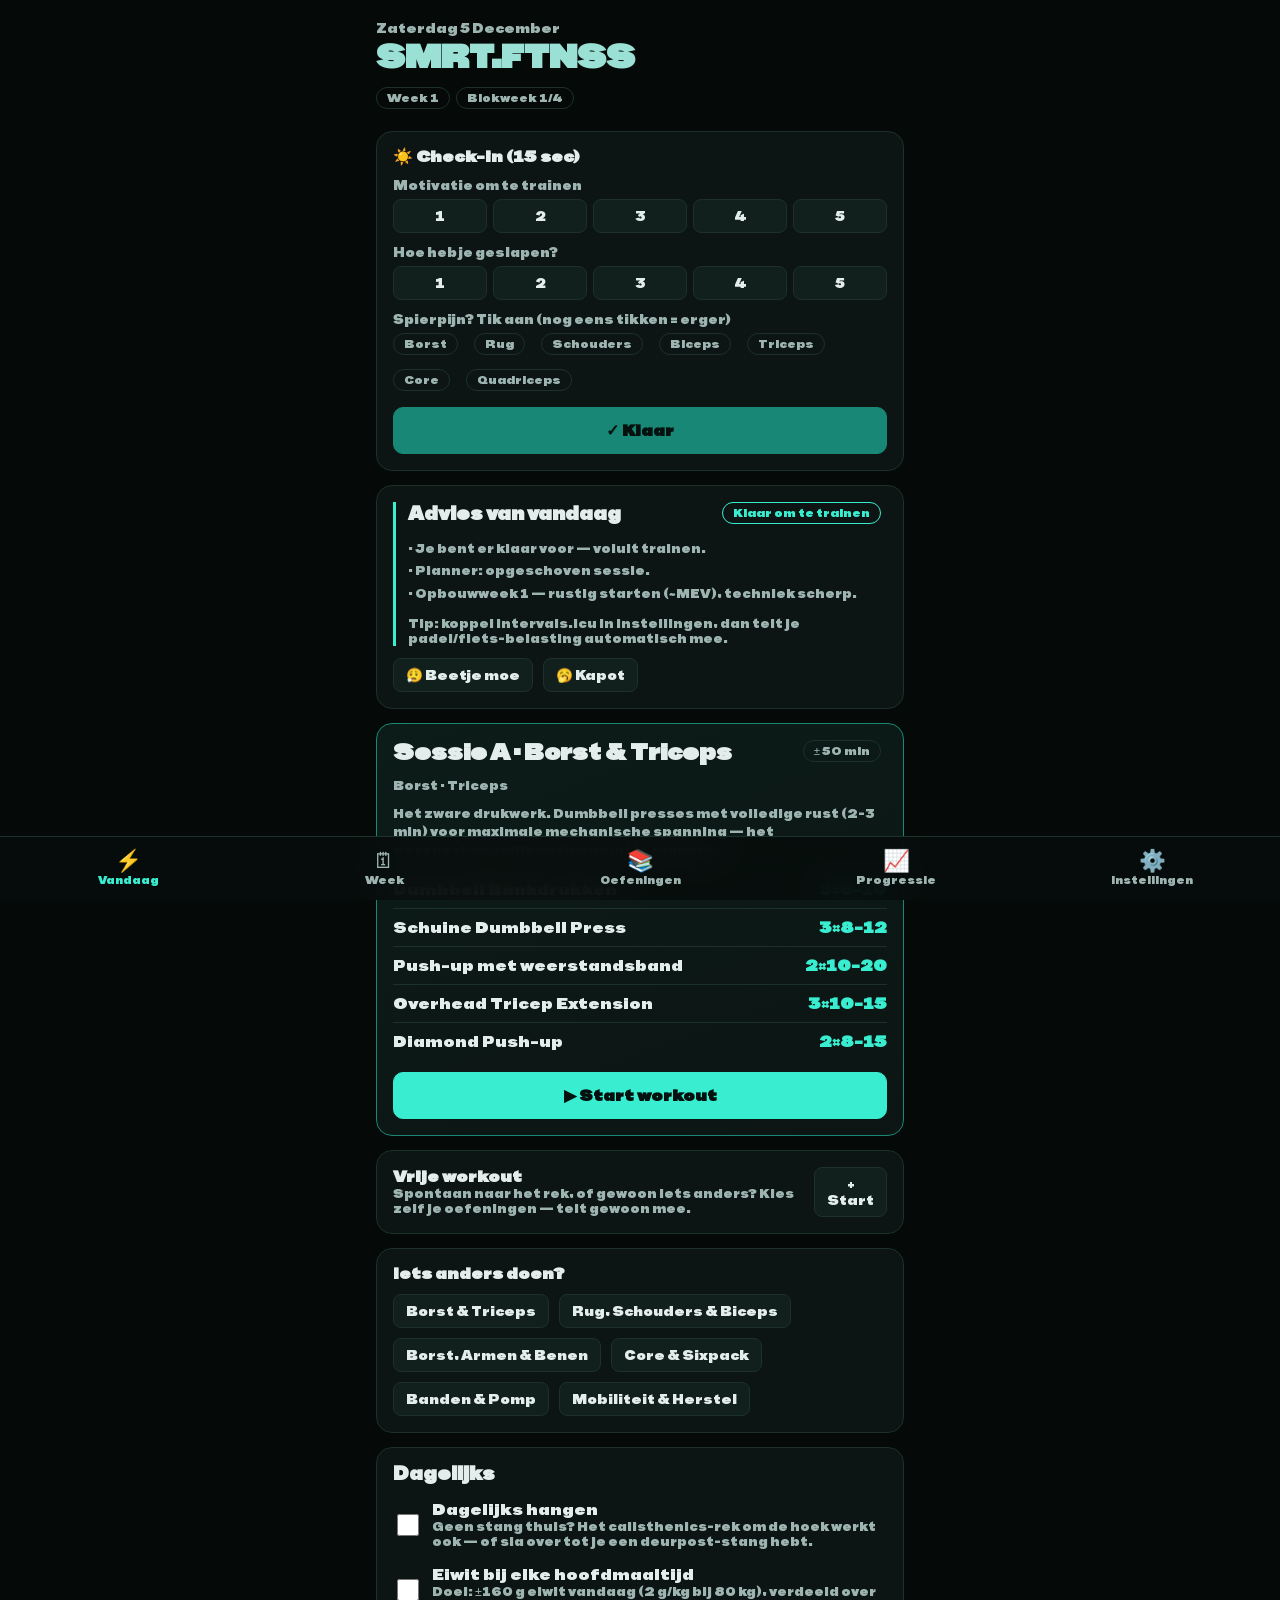
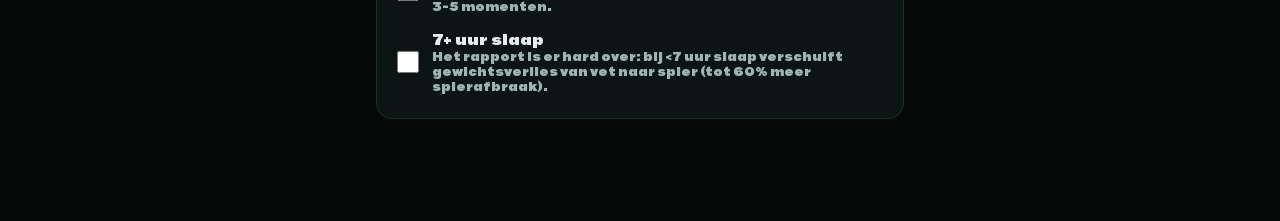
==== index.html @ b126acaf "SMRT.FTNSS v2.3.1" ====
<!DOCTYPE html>
<html lang="nl">
<head>
  <meta charset="UTF-8">
  <meta name="viewport" content="width=device-width, initial-scale=1, viewport-fit=cover, user-scalable=no">
  <title>SMRT.FTNSS</title>
  <meta name="description" content="Persoonlijke trainingsapp — hypertrofie thuis, slim gepland rond je andere sporten.">
  <meta name="theme-color" content="#050a09">
  <meta name="apple-mobile-web-app-capable" content="yes">
  <meta name="mobile-web-app-capable" content="yes">
  <meta name="apple-mobile-web-app-status-bar-style" content="black-translucent">
  <meta name="apple-mobile-web-app-title" content="SMRT.FTNSS">
  <link rel="manifest" href="manifest.webmanifest">
  <link rel="apple-touch-icon" href="assets/icons/icon-180.png">
  <link rel="icon" type="image/png" href="assets/icons/icon-180.png">
  <link rel="stylesheet" href="css/style.css">
</head>
<body>
  <main id="app"></main>
  <nav class="tabbar" id="tabbar"></nav>
  <script type="module" src="js/app.js"></script>
  <script>
    if ('serviceWorker' in navigator) {
      addEventListener('load', () => navigator.serviceWorker.register('sw.js'));
    }
  </script>
</body>
</html>
---- css/style.css ----
/* FAIT — persoonlijke trainingsapp
   Huisstijl: dark teal, BBH Hegarty (self-hosted) */

@font-face {
  font-family: 'BBH Hegarty';
  font-style: normal;
  font-weight: 400;
  font-display: swap;
  src: url('../assets/fonts/bbh-hegarty-400.woff2') format('woff2');
}

:root {
  --text: #e3edeb;
  --text-dim: #9db4b0;
  --background: #050a09;
  --surface: #0c1513;
  --surface-2: #12201d;
  --border: #1c302c;
  --primary: #9ae0d4;
  --secondary: #198775;
  --accent: #38edd0;
  --danger: #e07a7a;
  --warn: #e0c37a;
  --radius: 16px;
  --radius-sm: 10px;
  --tabbar-h: calc(64px + env(safe-area-inset-bottom, 0px));
}

* { box-sizing: border-box; -webkit-tap-highlight-color: transparent; }

html { font-size: 100%; }

body {
  margin: 0;
  font-family: 'BBH Hegarty', -apple-system, 'Helvetica Neue', sans-serif;
  font-weight: 400;
  background: var(--background);
  color: var(--text);
  min-height: 100dvh;
  overscroll-behavior-y: none;
  -webkit-font-smoothing: antialiased;
}

h1, h2, h3, h4, h5 { font-family: 'BBH Hegarty', sans-serif; font-weight: 700; margin: 0 0 .4em; line-height: 1.1; }
h1 { font-size: 2.6rem; }
h2 { font-size: 1.9rem; }
h3 { font-size: 1.45rem; }
h4 { font-size: 1.15rem; }
h5 { font-size: 1rem; }
small { font-size: .75rem; }
p { line-height: 1.5; margin: 0 0 .8em; }
a { color: var(--accent); }

#app {
  max-width: 560px;
  margin: 0 auto;
  padding: calc(14px + env(safe-area-inset-top, 0px)) 16px calc(var(--tabbar-h) + 24px);
}

/* ---------- Componenten ---------- */

.card {
  background: var(--surface);
  border: 1px solid var(--border);
  border-radius: var(--radius);
  padding: 16px;
  margin-bottom: 14px;
}
.card.accent { border-color: var(--secondary); background: linear-gradient(160deg, #0c1c19, #0c1513); }

.pill {
  display: inline-block;
  padding: 3px 10px;
  border-radius: 999px;
  font-size: .72rem;
  border: 1px solid var(--border);
  color: var(--text-dim);
  margin-right: 6px;
  margin-bottom: 4px;
  vertical-align: middle;
}
.pill.on { background: var(--secondary); color: #04110e; border-color: var(--secondary); font-weight: 700; }
.pill.warn { border-color: var(--warn); color: var(--warn); }
.pill.danger { border-color: var(--danger); color: var(--danger); }
.pill.good { border-color: var(--accent); color: var(--accent); }

button, .btn {
  font-family: inherit;
  font-size: 1rem;
  border: none;
  border-radius: var(--radius-sm);
  padding: 13px 18px;
  cursor: pointer;
  background: var(--surface-2);
  color: var(--text);
  border: 1px solid var(--border);
  transition: transform .06s ease;
}
button:active { transform: scale(.97); }
.btn-primary { background: var(--accent); color: #04110e; font-weight: 700; border-color: var(--accent); }
.btn-secondary { background: var(--secondary); color: #04110e; font-weight: 700; border-color: var(--secondary); }
.btn-ghost { background: transparent; }
.btn-danger { color: var(--danger); border-color: var(--danger); background: transparent; }
.btn-block { display: block; width: 100%; text-align: center; }
.btn-sm { padding: 8px 12px; font-size: .85rem; border-radius: 8px; }

input, select, textarea {
  font-family: inherit;
  font-size: 1rem;
  background: var(--surface-2);
  border: 1px solid var(--border);
  color: var(--text);
  border-radius: var(--radius-sm);
  padding: 12px;
  width: 100%;
}
input:focus, select:focus { outline: 2px solid var(--secondary); border-color: var(--secondary); }
label { display: block; font-size: .82rem; color: var(--text-dim); margin: 12px 0 6px; }

.row { display: flex; gap: 10px; align-items: center; }
.row.wrap { flex-wrap: wrap; }
.spread { display: flex; justify-content: space-between; align-items: center; gap: 10px; }
.grow { flex: 1; }
.center { text-align: center; }
.dim { color: var(--text-dim); }
.tiny { font-size: .78rem; }
.mt { margin-top: 12px; }
.mb0 { margin-bottom: 0; }

/* ---------- Tab bar ---------- */

nav.tabbar {
  position: fixed;
  bottom: 0; left: 0; right: 0;
  height: var(--tabbar-h);
  padding-bottom: env(safe-area-inset-bottom, 0px);
  background: rgba(7, 14, 12, .92);
  backdrop-filter: blur(14px);
  -webkit-backdrop-filter: blur(14px);
  border-top: 1px solid var(--border);
  display: flex;
  z-index: 50;
}
nav.tabbar button {
  flex: 1;
  background: none;
  border: none;
  border-radius: 0;
  color: var(--text-dim);
  font-size: .68rem;
  display: flex;
  flex-direction: column;
  align-items: center;
  justify-content: center;
  gap: 3px;
  padding: 6px 0;
}
nav.tabbar button .ico { font-size: 1.35rem; line-height: 1; }
nav.tabbar button.active { color: var(--accent); }

/* ---------- Vandaag ---------- */

.hero { margin: 6px 0 18px; }
.hero .date { color: var(--text-dim); font-size: .85rem; text-transform: capitalize; }
.hero h1 { font-size: 2.1rem; margin: 2px 0 0; color: var(--primary); }

.advice { border-left: 3px solid var(--accent); padding-left: 12px; }
.advice.lighter { border-color: var(--warn); }
.advice.rest, .advice.easy { border-color: var(--danger); }

.slotlist { margin: 0; padding: 0; list-style: none; }
.slotlist li {
  display: flex; gap: 10px; align-items: baseline;
  padding: 9px 0; border-bottom: 1px solid var(--border);
}
.slotlist li:last-child { border-bottom: none; }
.slotlist .scheme { color: var(--accent); font-weight: 700; white-space: nowrap; }

.habit { display: flex; align-items: center; gap: 10px; padding: 8px 0; }
.habit input[type=checkbox] { width: 22px; height: 22px; accent-color: var(--accent); flex: none; }

.statgrid { display: grid; grid-template-columns: repeat(3, 1fr); gap: 10px; }
.stat { background: var(--surface-2); border-radius: var(--radius-sm); padding: 10px; text-align: center; }
.stat .v { font-size: 1.4rem; font-weight: 700; color: var(--primary); }
.stat .l { font-size: .68rem; color: var(--text-dim); }

/* ---------- Workout player ---------- */

.player-head { position: sticky; top: 0; background: var(--background); padding: 10px 0; z-index: 10; }
.setrow { display: grid; grid-template-columns: 44px 1fr 1fr 52px; gap: 8px; align-items: center; margin-bottom: 8px; }
.setrow .setnum { color: var(--text-dim); font-size: .85rem; }
.setrow input { text-align: center; padding: 10px 6px; }
.setrow .done-btn {
  width: 52px; height: 44px; border-radius: var(--radius-sm);
  border: 1px solid var(--border); background: var(--surface-2); color: var(--text-dim); font-size: 1.1rem;
}
.setrow .done-btn.done { background: var(--secondary); color: #04110e; border-color: var(--secondary); }

.resttimer {
  position: fixed; left: 0; right: 0; bottom: var(--tabbar-h);
  background: var(--surface-2); border-top: 2px solid var(--accent);
  padding: 10px 16px calc(10px + 2px); z-index: 40;
  display: flex; align-items: center; gap: 14px;
  max-width: 560px; margin: 0 auto;
}
.resttimer .time { font-size: 2rem; font-weight: 700; color: var(--accent); font-variant-numeric: tabular-nums; min-width: 90px; }

.video-wrap { position: relative; width: 100%; aspect-ratio: 16/9; border-radius: var(--radius-sm); overflow: hidden; background: #000; margin: 10px 0; }
.video-wrap iframe { position: absolute; inset: 0; width: 100%; height: 100%; border: 0; }
.video-thumb { position: absolute; inset: 0; width: 100%; height: 100%; display: flex; align-items: center; justify-content: center; flex-direction: column; gap: 8px; background: var(--surface-2); color: var(--text-dim); cursor: pointer; border: none; }
.video-thumb img { position: absolute; inset: 0; width: 100%; height: 100%; object-fit: cover; opacity: .5; }
.video-thumb .play { position: relative; font-size: 2.6rem; color: var(--accent); }

/* ---------- Week ---------- */

.weekday { display: flex; gap: 12px; align-items: center; padding: 11px 0; border-bottom: 1px solid var(--border); }
.weekday:last-child { border-bottom: none; }
.weekday .d { width: 42px; text-align: center; flex: none; }
.weekday .d .nm { font-size: .7rem; color: var(--text-dim); text-transform: uppercase; }
.weekday .d .no { font-weight: 700; font-size: 1.05rem; }
.weekday.today .d .no { color: var(--accent); }
.weekday .what { flex: 1; }
.weekday .what .t { font-weight: 700; }
.weekday .badge { font-size: 1.2rem; }

/* ---------- Bibliotheek ---------- */

.exrow { display: flex; gap: 10px; align-items: center; padding: 10px 0; border-bottom: 1px solid var(--border); cursor: pointer; }
.exrow:last-child { border-bottom: none; }
.exrow .mus { font-size: .7rem; color: var(--text-dim); }
.filterbar { display: flex; gap: 8px; overflow-x: auto; padding-bottom: 8px; margin-bottom: 8px; scrollbar-width: none; }
.filterbar::-webkit-scrollbar { display: none; }
.filterbar .pill { flex: none; cursor: pointer; padding: 7px 13px; font-size: .8rem; }

/* ---------- Progressie ---------- */

.chart { width: 100%; height: 160px; }
.bar { display: flex; align-items: center; gap: 8px; margin-bottom: 8px; }
.bar .nm { width: 90px; font-size: .8rem; color: var(--text-dim); flex: none; }
.bar .track { flex: 1; height: 14px; background: var(--surface-2); border-radius: 7px; overflow: hidden; position: relative; }
.bar .fill { height: 100%; border-radius: 7px; background: var(--secondary); }
.bar .fill.good { background: var(--accent); }
.bar .fill.over { background: var(--warn); }
.bar .val { width: 58px; font-size: .75rem; text-align: right; flex: none; }

/* ---------- Overlays ---------- */

.sheet-backdrop { position: fixed; inset: 0; background: rgba(0,0,0,.6); z-index: 90; }
.sheet {
  position: fixed; left: 0; right: 0; bottom: 0; z-index: 91;
  background: var(--surface); border-radius: 20px 20px 0 0;
  border-top: 1px solid var(--border);
  max-width: 560px; margin: 0 auto;
  max-height: 86dvh; overflow-y: auto;
  padding: 18px 16px calc(24px + env(safe-area-inset-bottom, 0px));
  animation: up .22s ease;
}
@keyframes up { from { transform: translateY(40px); opacity: 0; } to { transform: none; opacity: 1; } }
.sheet-close { position: sticky; top: 0; float: right; z-index: 2; font-size: 1.1rem; }

.toast {
  position: fixed; left: 50%; transform: translateX(-50%);
  bottom: calc(var(--tabbar-h) + 14px);
  background: var(--surface-2); border: 1px solid var(--secondary);
  border-radius: 999px; padding: 10px 20px; z-index: 95;
  animation: up .2s ease;
  white-space: nowrap;
}

.confetti { color: var(--accent); }
hr { border: none; border-top: 1px solid var(--border); margin: 14px 0; }
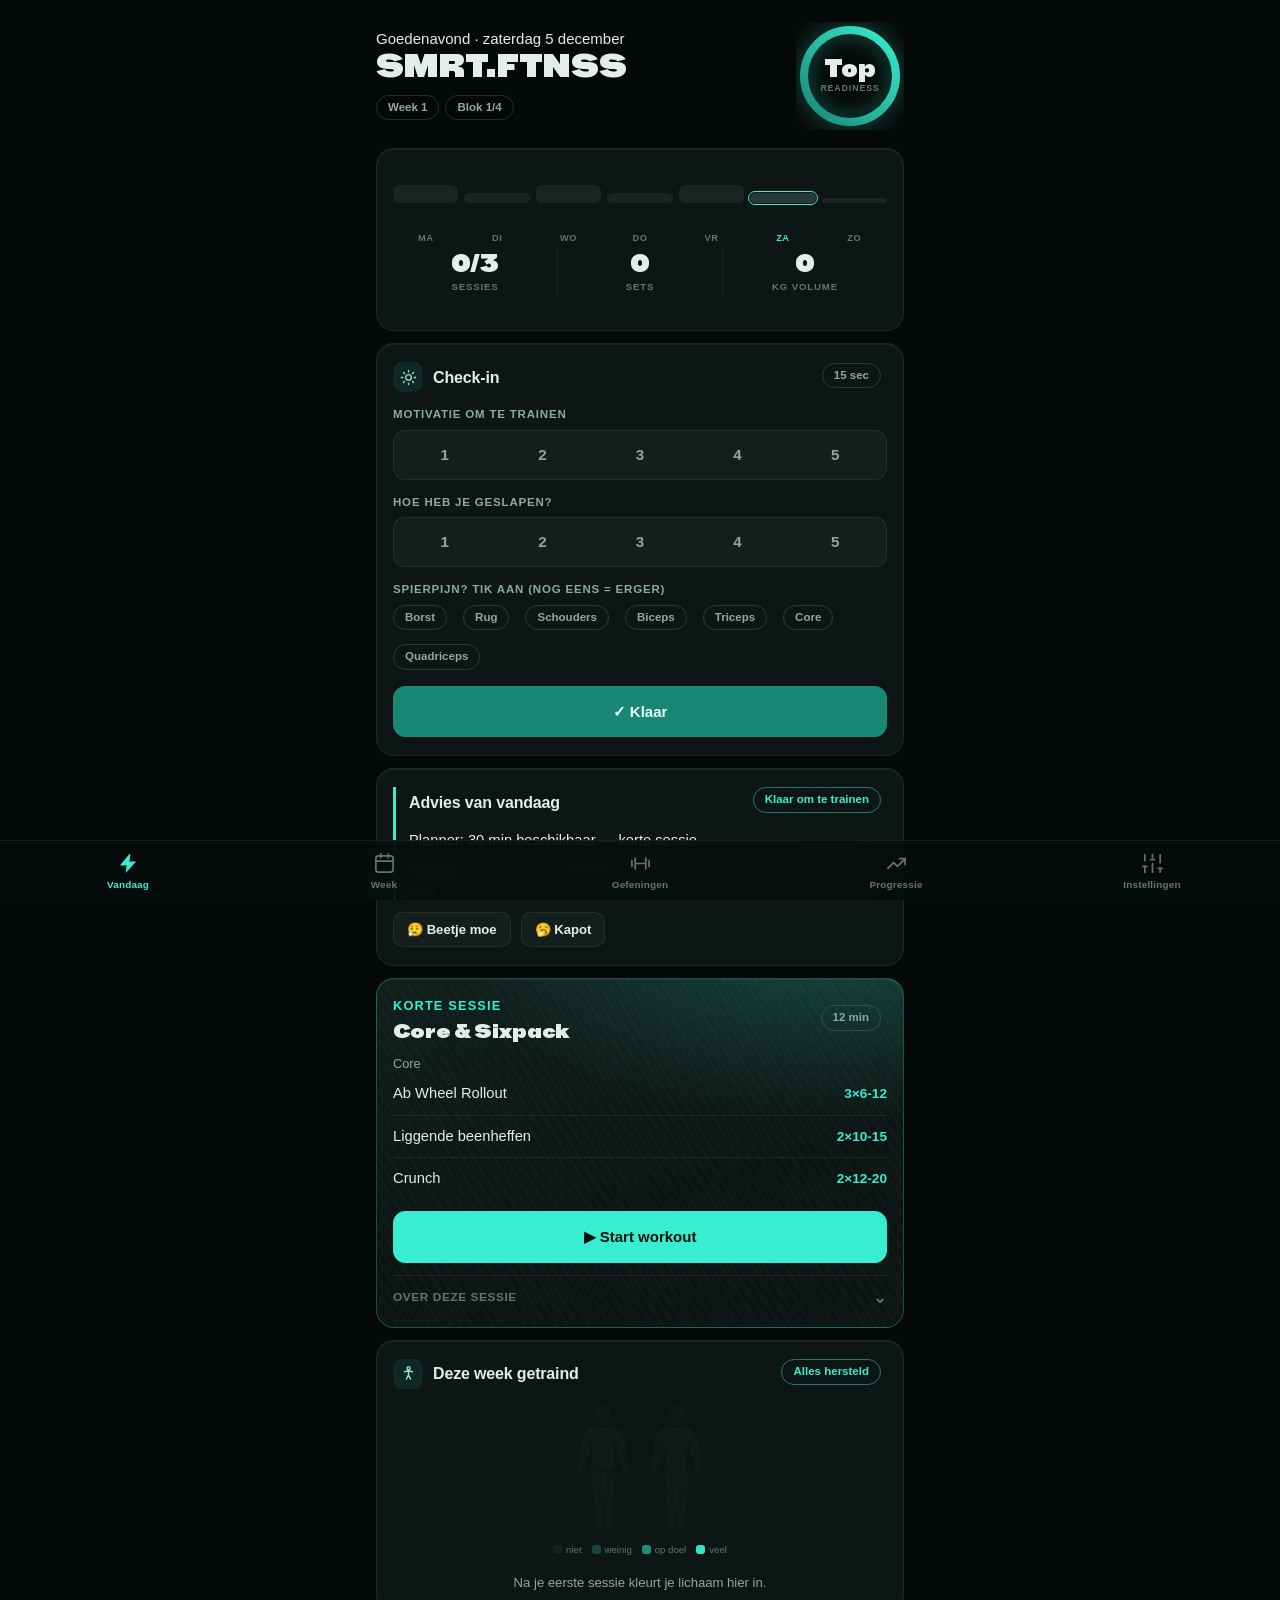
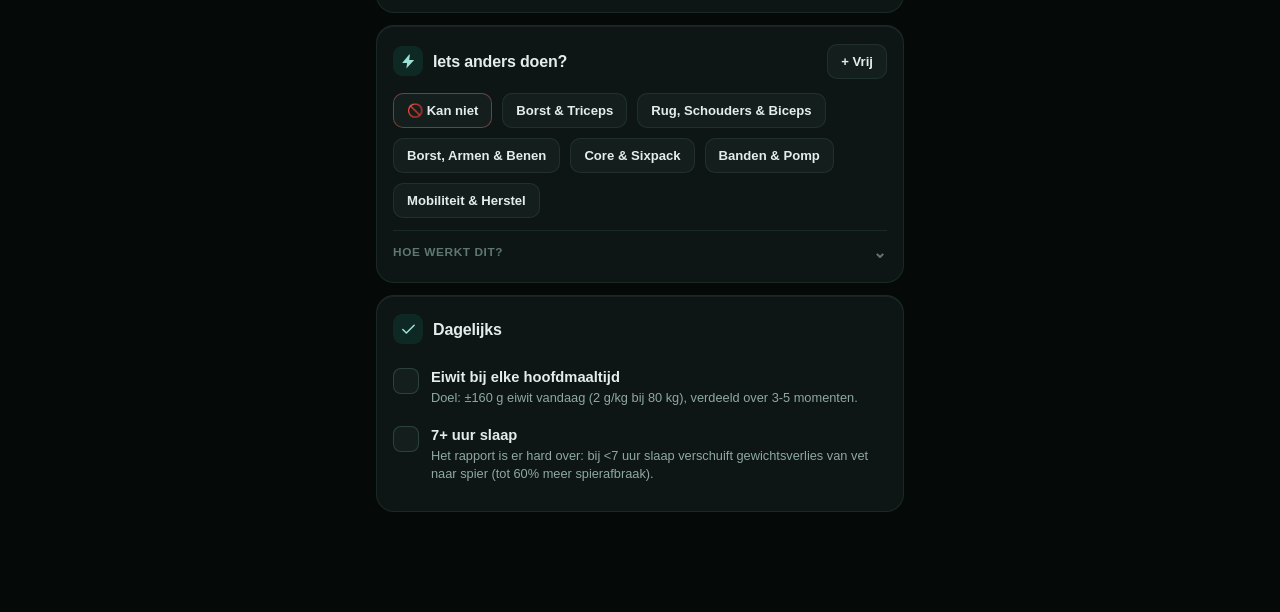
==== commit 58154813: "v2.6.2 service worker netwerk-eerst, updates komen nu wel door" ====
--- a/index.html
+++ b/index.html
@@ -21,7 +21,34 @@
   <script type="module" src="js/app.js"></script>
   <script>
     if ('serviceWorker' in navigator) {
-      addEventListener('load', () => navigator.serviceWorker.register('sw.js'));
+      // Stond de app al onder beheer van een service worker? Zo ja, dan is een
+      // wisseling van worker een nieuwe versie en verversen we eenmalig.
+      var hadController = !!navigator.serviceWorker.controller;
+      var reloading = false;
+      navigator.serviceWorker.addEventListener('controllerchange', function () {
+        if (!hadController || reloading) return;   // eerste installatie: niets te verversen
+        reloading = true;
+        location.reload();
+      });
+      addEventListener('load', function () {
+        navigator.serviceWorker.register('sw.js').then(function (reg) {
+          reg.update();
+          // iOS controleert uit zichzelf nauwelijks op updates. Doe het daarom
+          // elke keer dat de app weer op de voorgrond komt.
+          document.addEventListener('visibilitychange', function () {
+            if (!document.hidden) reg.update();
+          });
+          // Staat er al een nieuwe versie te wachten? Laat 'm meteen overnemen.
+          if (reg.waiting) reg.waiting.postMessage('skipWaiting');
+          reg.addEventListener('updatefound', function () {
+            var nw = reg.installing;
+            if (!nw) return;
+            nw.addEventListener('statechange', function () {
+              if (nw.state === 'installed' && reg.waiting) reg.waiting.postMessage('skipWaiting');
+            });
+          });
+        });
+      });
     }
   </script>
 </body>
--- a/css/style.css
+++ b/css/style.css
@@ -1,5 +1,5 @@
-/* FAIT — persoonlijke trainingsapp
-   Huisstijl: dark teal, BBH Hegarty (self-hosted) */
+/* SMRT.FTNSS — persoonlijke trainingsapp
+   Huisstijl: dark teal · BBH Hegarty voor koppen & grote cijfers · SF Pro voor UI-tekst */
 
 @font-face {
   font-family: 'BBH Hegarty';
@@ -11,42 +11,68 @@
 
 :root {
   --text: #e3edeb;
-  --text-dim: #9db4b0;
+  --text-dim: #8fa8a3;
+  --text-faint: #5f7772;
   --background: #050a09;
-  --surface: #0c1513;
-  --surface-2: #12201d;
-  --border: #1c302c;
+  --surface: #0d1614;
+  --surface-2: #141f1d;
+  --surface-3: #1a2725;
+  --border: rgba(154, 224, 212, .09);
+  --border-strong: rgba(154, 224, 212, .18);
+  --hairline: rgba(255, 255, 255, .06);
   --primary: #9ae0d4;
   --secondary: #198775;
   --accent: #38edd0;
   --danger: #e07a7a;
   --warn: #e0c37a;
-  --radius: 16px;
-  --radius-sm: 10px;
-  --tabbar-h: calc(64px + env(safe-area-inset-bottom, 0px));
+  --radius: 18px;
+  --radius-sm: 12px;
+  --font-display: 'BBH Hegarty', -apple-system, sans-serif;
+  --font-body: -apple-system, BlinkMacSystemFont, 'SF Pro Text', 'Segoe UI', 'Helvetica Neue', sans-serif;
+  --tabbar-h: calc(60px + env(safe-area-inset-bottom, 0px));
 }
 
 * { box-sizing: border-box; -webkit-tap-highlight-color: transparent; }
 
-html { font-size: 100%; }
+html { font-size: 100%; -webkit-text-size-adjust: 100%; }
 
 body {
   margin: 0;
-  font-family: 'BBH Hegarty', -apple-system, 'Helvetica Neue', sans-serif;
+  font-family: var(--font-body);
   font-weight: 400;
+  font-size: .9375rem;              /* 15px — compacte, scherpe UI-tekst */
   background: var(--background);
   color: var(--text);
   min-height: 100dvh;
   overscroll-behavior-y: none;
   -webkit-font-smoothing: antialiased;
-}
-
-h1, h2, h3, h4, h5 { font-family: 'BBH Hegarty', sans-serif; font-weight: 700; margin: 0 0 .4em; line-height: 1.1; }
-h1 { font-size: 2.6rem; }
-h2 { font-size: 1.9rem; }
-h3 { font-size: 1.45rem; }
-h4 { font-size: 1.15rem; }
-h5 { font-size: 1rem; }
+  line-height: 1.45;
+}
+
+/* statusbalk-zone: content die eronder doorscrollt wordt geblurd (native gevoel) */
+body::before {
+  content: '';
+  position: fixed;
+  top: 0; left: 0; right: 0;
+  height: env(safe-area-inset-top, 0px);
+  background: rgba(5, 10, 9, .72);
+  backdrop-filter: blur(16px);
+  -webkit-backdrop-filter: blur(16px);
+  z-index: 80;
+  pointer-events: none;
+}
+
+/* Koppen: display-font alleen waar hij mooi is — groot */
+h1, h2 { font-family: var(--font-display); font-weight: 400; margin: 0 0 .35em; line-height: 1.05; letter-spacing: .01em; }
+h1 { font-size: 2rem; }
+h2 { font-size: 1.55rem; }
+h3 { font-family: var(--font-display); font-weight: 400; font-size: 1.25rem; margin: 0 0 .4em; line-height: 1.15; }
+h4 { font-family: var(--font-body); font-weight: 650; font-size: 1rem; margin: 0 0 .45em; letter-spacing: -.01em; }
+h5 {
+  font-family: var(--font-body); font-weight: 600; font-size: .72rem;
+  text-transform: uppercase; letter-spacing: .09em; color: var(--text-dim);
+  margin: 0 0 .7em;
+}
 small { font-size: .75rem; }
 p { line-height: 1.5; margin: 0 0 .8em; }
 a { color: var(--accent); }
@@ -54,7 +80,7 @@
 #app {
   max-width: 560px;
   margin: 0 auto;
-  padding: calc(14px + env(safe-area-inset-top, 0px)) 16px calc(var(--tabbar-h) + 24px);
+  padding: calc(16px + env(safe-area-inset-top, 0px)) 16px calc(var(--tabbar-h) + 28px);
 }
 
 /* ---------- Componenten ---------- */
@@ -63,49 +89,52 @@
   background: var(--surface);
   border: 1px solid var(--border);
   border-radius: var(--radius);
-  padding: 16px;
-  margin-bottom: 14px;
-}
-.card.accent { border-color: var(--secondary); background: linear-gradient(160deg, #0c1c19, #0c1513); }
+  padding: 18px 16px;
+  margin-bottom: 12px;
+}
+.card.accent { border-color: rgba(56, 237, 208, .25); background: linear-gradient(165deg, #0b1a17, #0b1211 55%); }
 
 .pill {
-  display: inline-block;
-  padding: 3px 10px;
+  display: inline-flex; align-items: center;
+  padding: 4px 11px;
   border-radius: 999px;
   font-size: .72rem;
-  border: 1px solid var(--border);
+  font-weight: 550;
+  border: 1px solid var(--border-strong);
   color: var(--text-dim);
   margin-right: 6px;
   margin-bottom: 4px;
   vertical-align: middle;
-}
-.pill.on { background: var(--secondary); color: #04110e; border-color: var(--secondary); font-weight: 700; }
-.pill.warn { border-color: var(--warn); color: var(--warn); }
-.pill.danger { border-color: var(--danger); color: var(--danger); }
-.pill.good { border-color: var(--accent); color: var(--accent); }
+  line-height: 1.35;
+}
+.pill.on { background: var(--secondary); color: #04110e; border-color: var(--secondary); font-weight: 650; }
+.pill.warn { border-color: rgba(224, 195, 122, .5); color: var(--warn); }
+.pill.danger { border-color: rgba(224, 122, 122, .5); color: var(--danger); }
+.pill.good { border-color: rgba(56, 237, 208, .45); color: var(--accent); }
 
 button, .btn {
-  font-family: inherit;
-  font-size: 1rem;
-  border: none;
+  font-family: var(--font-body);
+  font-size: .9375rem;
+  font-weight: 550;
   border-radius: var(--radius-sm);
   padding: 13px 18px;
   cursor: pointer;
   background: var(--surface-2);
   color: var(--text);
   border: 1px solid var(--border);
-  transition: transform .06s ease;
+  transition: transform .06s ease, opacity .12s ease;
+  line-height: 1.3;
 }
 button:active { transform: scale(.97); }
 .btn-primary { background: var(--accent); color: #04110e; font-weight: 700; border-color: var(--accent); }
-.btn-secondary { background: var(--secondary); color: #04110e; font-weight: 700; border-color: var(--secondary); }
-.btn-ghost { background: transparent; }
-.btn-danger { color: var(--danger); border-color: var(--danger); background: transparent; }
-.btn-block { display: block; width: 100%; text-align: center; }
-.btn-sm { padding: 8px 12px; font-size: .85rem; border-radius: 8px; }
+.btn-secondary { background: var(--secondary); color: #eafffb; font-weight: 650; border-color: var(--secondary); }
+.btn-ghost { background: transparent; border-color: transparent; color: var(--text-dim); }
+.btn-danger { color: var(--danger); border-color: rgba(224, 122, 122, .4); background: transparent; }
+.btn-block { display: block; width: 100%; text-align: center; padding: 15px 18px; }
+.btn-sm { padding: 8px 13px; font-size: .82rem; border-radius: 10px; }
 
 input, select, textarea {
-  font-family: inherit;
+  font-family: var(--font-body);
   font-size: 1rem;
   background: var(--surface-2);
   border: 1px solid var(--border);
@@ -113,9 +142,29 @@
   border-radius: var(--radius-sm);
   padding: 12px;
   width: 100%;
-}
-input:focus, select:focus { outline: 2px solid var(--secondary); border-color: var(--secondary); }
-label { display: block; font-size: .82rem; color: var(--text-dim); margin: 12px 0 6px; }
+  appearance: none;
+  -webkit-appearance: none;
+}
+input:focus, select:focus, textarea:focus { outline: none; border-color: var(--secondary); box-shadow: 0 0 0 3px rgba(25, 135, 117, .25); }
+/* checkboxes: volledig custom getekend — onafhankelijk van iOS native rendering */
+input[type=checkbox] {
+  appearance: none; -webkit-appearance: none;
+  width: 26px; height: 26px; padding: 0; margin: 0;
+  flex: none;
+  border: 1.5px solid var(--border-strong);
+  border-radius: 8px;
+  background: var(--surface-2);
+  transition: background .12s ease, border-color .12s ease;
+}
+input[type=checkbox]:checked {
+  border-color: var(--accent);
+  background: var(--accent) url("data:image/svg+xml,%3Csvg xmlns='http://www.w3.org/2000/svg' viewBox='0 0 24 24' fill='none' stroke='%2304110e' stroke-width='3.5' stroke-linecap='round' stroke-linejoin='round'%3E%3Cpath d='M20 6 9 17l-5-5'/%3E%3C/svg%3E") center / 16px 16px no-repeat;
+}
+label {
+  display: block; font-size: .72rem; font-weight: 600;
+  text-transform: uppercase; letter-spacing: .07em;
+  color: var(--text-dim); margin: 14px 0 7px;
+}
 
 .row { display: flex; gap: 10px; align-items: center; }
 .row.wrap { flex-wrap: wrap; }
@@ -123,9 +172,23 @@
 .grow { flex: 1; }
 .center { text-align: center; }
 .dim { color: var(--text-dim); }
-.tiny { font-size: .78rem; }
+.tiny { font-size: .8rem; line-height: 1.45; }
 .mt { margin-top: 12px; }
 .mb0 { margin-bottom: 0; }
+
+/* segmented control (check-in schalen) */
+.seg {
+  display: flex; gap: 4px;
+  background: var(--surface-2);
+  border: 1px solid var(--border);
+  border-radius: var(--radius-sm);
+  padding: 4px;
+}
+.seg button {
+  flex: 1; background: transparent; border: none; border-radius: 9px;
+  padding: 10px 0; font-weight: 600; color: var(--text-dim); font-size: .95rem;
+}
+.seg button.btn-secondary, .seg button.on { background: var(--secondary); color: #eafffb; }
 
 /* ---------- Tab bar ---------- */
 
@@ -134,9 +197,9 @@
   bottom: 0; left: 0; right: 0;
   height: var(--tabbar-h);
   padding-bottom: env(safe-area-inset-bottom, 0px);
-  background: rgba(7, 14, 12, .92);
-  backdrop-filter: blur(14px);
-  -webkit-backdrop-filter: blur(14px);
+  background: rgba(7, 13, 12, .88);
+  backdrop-filter: blur(18px);
+  -webkit-backdrop-filter: blur(18px);
   border-top: 1px solid var(--border);
   display: flex;
   z-index: 50;
@@ -146,126 +209,330 @@
   background: none;
   border: none;
   border-radius: 0;
-  color: var(--text-dim);
-  font-size: .68rem;
+  color: var(--text-faint);
+  font-size: .62rem;
+  font-weight: 600;
+  letter-spacing: .02em;
   display: flex;
   flex-direction: column;
   align-items: center;
   justify-content: center;
-  gap: 3px;
-  padding: 6px 0;
-}
-nav.tabbar button .ico { font-size: 1.35rem; line-height: 1; }
+  gap: 4px;
+  padding: 8px 0 6px;
+}
+nav.tabbar button svg { width: 23px; height: 23px; display: block; }
 nav.tabbar button.active { color: var(--accent); }
 
 /* ---------- Vandaag ---------- */
 
-.hero { margin: 6px 0 18px; }
-.hero .date { color: var(--text-dim); font-size: .85rem; text-transform: capitalize; }
-.hero h1 { font-size: 2.1rem; margin: 2px 0 0; color: var(--primary); }
-
-.advice { border-left: 3px solid var(--accent); padding-left: 12px; }
+.hero { margin: 4px 0 16px; }
+.hero .date { color: var(--text-dim); font-size: .8rem; font-weight: 550; text-transform: capitalize; }
+.hero h1 { font-size: 1.9rem; margin: 2px 0 6px; color: var(--primary); }
+
+.advice { border-left: 3px solid var(--accent); padding-left: 13px; }
 .advice.lighter { border-color: var(--warn); }
 .advice.rest, .advice.easy { border-color: var(--danger); }
 
 .slotlist { margin: 0; padding: 0; list-style: none; }
 .slotlist li {
   display: flex; gap: 10px; align-items: baseline;
-  padding: 9px 0; border-bottom: 1px solid var(--border);
+  padding: 10px 0; border-bottom: 1px solid var(--border);
+  font-size: .92rem;
 }
 .slotlist li:last-child { border-bottom: none; }
-.slotlist .scheme { color: var(--accent); font-weight: 700; white-space: nowrap; }
-
-.habit { display: flex; align-items: center; gap: 10px; padding: 8px 0; }
-.habit input[type=checkbox] { width: 22px; height: 22px; accent-color: var(--accent); flex: none; }
-
-.statgrid { display: grid; grid-template-columns: repeat(3, 1fr); gap: 10px; }
-.stat { background: var(--surface-2); border-radius: var(--radius-sm); padding: 10px; text-align: center; }
-.stat .v { font-size: 1.4rem; font-weight: 700; color: var(--primary); }
-.stat .l { font-size: .68rem; color: var(--text-dim); }
+.slotlist .scheme { color: var(--accent); font-weight: 650; white-space: nowrap; font-variant-numeric: tabular-nums; font-size: .85rem; }
+
+.habit { display: flex; align-items: flex-start; gap: 12px; padding: 9px 0; }
+.habit input[type=checkbox] { margin-top: 1px; }
+.habit > div > div:first-child, .habit > span { font-weight: 550; font-size: .92rem; }
+
+.statgrid { display: grid; grid-template-columns: repeat(3, 1fr); gap: 8px; }
+.stat { background: var(--surface-2); border-radius: var(--radius-sm); padding: 12px 8px; text-align: center; }
+.stat .v { font-family: var(--font-display); font-size: 1.35rem; color: var(--primary); font-variant-numeric: tabular-nums; }
+.stat .l { font-size: .65rem; font-weight: 600; letter-spacing: .05em; text-transform: uppercase; color: var(--text-dim); margin-top: 3px; }
 
 /* ---------- Workout player ---------- */
 
-.player-head { position: sticky; top: 0; background: var(--background); padding: 10px 0; z-index: 10; }
-.setrow { display: grid; grid-template-columns: 44px 1fr 1fr 52px; gap: 8px; align-items: center; margin-bottom: 8px; }
-.setrow .setnum { color: var(--text-dim); font-size: .85rem; }
-.setrow input { text-align: center; padding: 10px 6px; }
+.player-head {
+  position: sticky; top: env(safe-area-inset-top, 0px);
+  background: rgba(5, 10, 9, .9);
+  backdrop-filter: blur(14px); -webkit-backdrop-filter: blur(14px);
+  padding: 10px 0; z-index: 10;
+  margin: 0 -16px; padding-left: 16px; padding-right: 16px;
+}
+.setrow { display: grid; grid-template-columns: 40px 1fr 1fr 54px 46px; gap: 7px; align-items: center; margin-bottom: 7px; }
+.setrow .setnum { color: var(--text-faint); font-size: .72rem; font-weight: 600; }
+.setrow input, .setrow select { text-align: center; padding: 11px 4px; font-size: .95rem; font-variant-numeric: tabular-nums; }
 .setrow .done-btn {
-  width: 52px; height: 44px; border-radius: var(--radius-sm);
-  border: 1px solid var(--border); background: var(--surface-2); color: var(--text-dim); font-size: 1.1rem;
-}
-.setrow .done-btn.done { background: var(--secondary); color: #04110e; border-color: var(--secondary); }
+  width: 46px; height: 44px; border-radius: var(--radius-sm); padding: 0;
+  border: 1px solid var(--border); background: var(--surface-2); color: var(--text-faint); font-size: 1rem;
+}
+.setrow .done-btn.done { background: var(--accent); color: #04110e; border-color: var(--accent); }
 
 .resttimer {
   position: fixed; left: 0; right: 0; bottom: var(--tabbar-h);
-  background: var(--surface-2); border-top: 2px solid var(--accent);
-  padding: 10px 16px calc(10px + 2px); z-index: 40;
+  background: rgba(18, 28, 26, .96);
+  backdrop-filter: blur(14px); -webkit-backdrop-filter: blur(14px);
+  border-top: 2px solid var(--accent);
+  padding: 10px 16px; z-index: 40;
   display: flex; align-items: center; gap: 14px;
   max-width: 560px; margin: 0 auto;
 }
-.resttimer .time { font-size: 2rem; font-weight: 700; color: var(--accent); font-variant-numeric: tabular-nums; min-width: 90px; }
+.resttimer .time { font-family: var(--font-display); font-size: 1.7rem; color: var(--accent); font-variant-numeric: tabular-nums; min-width: 84px; }
 
 .video-wrap { position: relative; width: 100%; aspect-ratio: 16/9; border-radius: var(--radius-sm); overflow: hidden; background: #000; margin: 10px 0; }
 .video-wrap iframe { position: absolute; inset: 0; width: 100%; height: 100%; border: 0; }
 .video-thumb { position: absolute; inset: 0; width: 100%; height: 100%; display: flex; align-items: center; justify-content: center; flex-direction: column; gap: 8px; background: var(--surface-2); color: var(--text-dim); cursor: pointer; border: none; }
 .video-thumb img { position: absolute; inset: 0; width: 100%; height: 100%; object-fit: cover; opacity: .5; }
-.video-thumb .play { position: relative; font-size: 2.6rem; color: var(--accent); }
+.video-thumb .play { position: relative; font-size: 2.4rem; color: var(--accent); }
 
 /* ---------- Week ---------- */
 
-.weekday { display: flex; gap: 12px; align-items: center; padding: 11px 0; border-bottom: 1px solid var(--border); }
+.weekday { display: flex; gap: 12px; align-items: center; padding: 12px 0; border-bottom: 1px solid var(--border); }
 .weekday:last-child { border-bottom: none; }
-.weekday .d { width: 42px; text-align: center; flex: none; }
-.weekday .d .nm { font-size: .7rem; color: var(--text-dim); text-transform: uppercase; }
-.weekday .d .no { font-weight: 700; font-size: 1.05rem; }
+.weekday .d { width: 40px; text-align: center; flex: none; }
+.weekday .d .nm { font-size: .62rem; font-weight: 650; letter-spacing: .06em; color: var(--text-faint); text-transform: uppercase; }
+.weekday .d .no { font-family: var(--font-display); font-size: 1.05rem; }
 .weekday.today .d .no { color: var(--accent); }
-.weekday .what { flex: 1; }
-.weekday .what .t { font-weight: 700; }
-.weekday .badge { font-size: 1.2rem; }
+.weekday .what { flex: 1; min-width: 0; }
+.weekday .what .t { font-weight: 600; font-size: .92rem; }
+.weekday .badge { font-size: 1rem; }
 
 /* ---------- Bibliotheek ---------- */
 
-.exrow { display: flex; gap: 10px; align-items: center; padding: 10px 0; border-bottom: 1px solid var(--border); cursor: pointer; }
+.exrow { display: flex; gap: 10px; align-items: center; padding: 11px 0; border-bottom: 1px solid var(--border); cursor: pointer; }
 .exrow:last-child { border-bottom: none; }
-.exrow .mus { font-size: .7rem; color: var(--text-dim); }
-.filterbar { display: flex; gap: 8px; overflow-x: auto; padding-bottom: 8px; margin-bottom: 8px; scrollbar-width: none; }
+.exrow > .grow > div:first-child { font-weight: 550; font-size: .92rem; }
+.exrow .mus { font-size: .74rem; color: var(--text-dim); margin-top: 1px; }
+.filterbar { display: flex; gap: 7px; overflow-x: auto; padding: 2px 0 10px; margin-bottom: 4px; scrollbar-width: none; }
 .filterbar::-webkit-scrollbar { display: none; }
-.filterbar .pill { flex: none; cursor: pointer; padding: 7px 13px; font-size: .8rem; }
+.filterbar .pill { flex: none; cursor: pointer; padding: 8px 14px; font-size: .8rem; margin: 0; }
 
 /* ---------- Progressie ---------- */
 
 .chart { width: 100%; height: 160px; }
 .bar { display: flex; align-items: center; gap: 8px; margin-bottom: 8px; }
-.bar .nm { width: 90px; font-size: .8rem; color: var(--text-dim); flex: none; }
-.bar .track { flex: 1; height: 14px; background: var(--surface-2); border-radius: 7px; overflow: hidden; position: relative; }
-.bar .fill { height: 100%; border-radius: 7px; background: var(--secondary); }
+.bar .nm { width: 88px; font-size: .76rem; font-weight: 550; color: var(--text-dim); flex: none; }
+.bar .track { flex: 1; height: 12px; background: var(--surface-2); border-radius: 6px; overflow: hidden; position: relative; }
+.bar .fill { height: 100%; border-radius: 6px; background: var(--secondary); }
 .bar .fill.good { background: var(--accent); }
 .bar .fill.over { background: var(--warn); }
-.bar .val { width: 58px; font-size: .75rem; text-align: right; flex: none; }
+.bar .val { width: 58px; font-size: .72rem; text-align: right; flex: none; font-variant-numeric: tabular-nums; color: var(--text-dim); }
 
 /* ---------- Overlays ---------- */
 
-.sheet-backdrop { position: fixed; inset: 0; background: rgba(0,0,0,.6); z-index: 90; }
+.sheet-backdrop { position: fixed; inset: 0; background: rgba(0, 0, 0, .65); z-index: 90; }
 .sheet {
   position: fixed; left: 0; right: 0; bottom: 0; z-index: 91;
-  background: var(--surface); border-radius: 20px 20px 0 0;
-  border-top: 1px solid var(--border);
+  background: #0d1514;
+  border-radius: 22px 22px 0 0;
+  border-top: 1px solid var(--border-strong);
   max-width: 560px; margin: 0 auto;
   max-height: 86dvh; overflow-y: auto;
-  padding: 18px 16px calc(24px + env(safe-area-inset-bottom, 0px));
+  padding: 16px 16px calc(26px + env(safe-area-inset-bottom, 0px));
   animation: up .22s ease;
 }
 @keyframes up { from { transform: translateY(40px); opacity: 0; } to { transform: none; opacity: 1; } }
-.sheet-close { position: sticky; top: 0; float: right; z-index: 2; font-size: 1.1rem; }
+.sheet-close { position: sticky; top: 0; float: right; z-index: 2; font-size: 1rem; }
 
 .toast {
   position: fixed; left: 50%; transform: translateX(-50%);
   bottom: calc(var(--tabbar-h) + 14px);
-  background: var(--surface-2); border: 1px solid var(--secondary);
-  border-radius: 999px; padding: 10px 20px; z-index: 95;
+  background: #142320; border: 1px solid var(--secondary);
+  border-radius: 999px; padding: 11px 20px; z-index: 95;
   animation: up .2s ease;
-  white-space: nowrap;
-}
-
-.confetti { color: var(--accent); }
+  font-size: .85rem; font-weight: 550;
+  max-width: 90vw; white-space: nowrap; overflow: hidden; text-overflow: ellipsis;
+}
+
 hr { border: none; border-top: 1px solid var(--border); margin: 14px 0; }
+
+
+/* ============================================================
+   v2.5 — rijkere UI: elevatie, ringen, spierkaart, animaties
+   ============================================================ */
+
+/* Kaarten krijgen een subtiele lichtrand bovenaan (dark-UI elevatie) */
+.card { box-shadow: inset 0 1px 0 var(--hairline); }
+.card.raised { background: var(--surface-2); }
+
+/* Kaartkop met icoonbadge */
+.cardhead { display: flex; align-items: center; gap: 10px; margin-bottom: 14px; }
+.cardhead .badge-ico {
+  width: 30px; height: 30px; flex: none;
+  border-radius: 9px;
+  background: rgba(25, 135, 117, .16);
+  color: var(--primary);
+  display: flex; align-items: center; justify-content: center;
+}
+.cardhead .badge-ico svg { width: 17px; height: 17px; }
+.cardhead h4, .cardhead h5 { margin: 0; }
+.cardhead .grow { min-width: 0; }
+
+/* Hero met ring */
+.herowrap { display: flex; align-items: center; gap: 18px; margin: 6px 0 18px; }
+.herowrap .heroinfo { flex: 1; min-width: 0; }
+.ring { position: relative; width: 108px; height: 108px; flex: none; }
+.ring svg { width: 100%; height: 100%; transform: rotate(-90deg); }
+.ring .track { stroke: rgba(255,255,255,.07); }
+.ring .val { stroke: url(#ringgrad); stroke-linecap: round; filter: drop-shadow(0 0 10px rgba(56,237,208,.45)); transition: stroke-dashoffset .9s cubic-bezier(.22,1,.36,1); }
+.ring .mid {
+  position: absolute; inset: 0; display: flex; flex-direction: column;
+  align-items: center; justify-content: center; gap: 1px;
+}
+.ring .mid .n { font-family: var(--font-display); font-size: 1.5rem; line-height: 1; color: var(--text); font-variant-numeric: tabular-nums; }
+.ring .mid .l { font-size: .55rem; font-weight: 700; letter-spacing: .1em; text-transform: uppercase; color: var(--text-faint); }
+
+/* Statrij met hairline-scheiders (geen kaartjes) */
+.statrow { display: flex; margin: 2px 0 14px; }
+.statrow > div { flex: 1; text-align: center; padding: 4px 2px; }
+.statrow > div + div { border-left: 1px solid var(--hairline); }
+.statrow .n { font-family: var(--font-display); font-size: 1.5rem; line-height: 1.1; color: var(--text); font-variant-numeric: tabular-nums; }
+.statrow .n.accent { color: var(--accent); }
+.statrow .l { font-size: .6rem; font-weight: 700; letter-spacing: .09em; text-transform: uppercase; color: var(--text-faint); margin-top: 3px; }
+
+/* Weekstrip */
+.weekstrip { display: flex; gap: 6px; align-items: flex-end; height: 78px; }
+.weekstrip .col.tappable { cursor: pointer; }
+.weekstrip .col { flex: 1; display: flex; flex-direction: column; align-items: center; gap: 5px; height: 100%; justify-content: flex-end; }
+.weekstrip .bar {
+  width: 100%; border-radius: 6px; background: rgba(255,255,255,.06);
+  min-height: 5px; transition: height .5s cubic-bezier(.22,1,.36,1);
+}
+.weekstrip .bar.done { background: linear-gradient(180deg, var(--accent), var(--secondary)); }
+.weekstrip .bar.planned { background: rgba(154,224,212,.18); }
+.weekstrip .col.today .bar { outline: 1.5px solid var(--accent); outline-offset: 1px; }
+.weekstrip .dl { font-size: .58rem; font-weight: 700; letter-spacing: .05em; text-transform: uppercase; color: var(--text-faint); }
+.weekstrip .col.today .dl { color: var(--accent); }
+/* Sport-iconen onder de balk: fel = stevige inspanning, gedimd = licht */
+.weekstrip .sp { display: flex; gap: 1px; justify-content: center; align-items: center; height: 11px; line-height: 1; }
+.weekstrip .spi { font-size: .55rem; line-height: 1; opacity: .5; filter: grayscale(1); }
+.weekstrip .spi.hard { opacity: 1; filter: none; }
+.weekstrip .spi.planned { opacity: .28; }
+
+/* Spierkaart (silhouet) */
+.bodymap { display: flex; gap: 10px; justify-content: center; align-items: center; }
+.bodymap svg { height: 132px; width: auto; }
+.bodymap .mz { transition: fill .5s ease; stroke: rgba(255,255,255,.07); stroke-width: .8; }
+.bodymap .body { fill: rgba(255,255,255,.045); stroke: rgba(255,255,255,.07); stroke-width: .8; }
+.bodylegend { display: flex; gap: 10px; justify-content: center; margin-top: 8px; }
+.bodylegend span { font-size: .6rem; color: var(--text-faint); display: flex; align-items: center; gap: 4px; }
+.bodylegend i { width: 9px; height: 9px; border-radius: 3px; display: inline-block; }
+
+/* CTA-kaart met gloed i.p.v. foto */
+.cta {
+  position: relative; overflow: hidden;
+  background:
+    radial-gradient(120% 85% at 88% -12%, rgba(56,237,208,.20), transparent 62%),
+    linear-gradient(168deg, #10201d, #0d1614 58%);
+  border-color: rgba(56,237,208,.26);
+}
+.cta::after {
+  content: ''; position: absolute; inset: 0; pointer-events: none;
+  background: repeating-linear-gradient(58deg, rgba(255,255,255,.035) 0 1px, transparent 1px 9px);
+}
+.cta > * { position: relative; z-index: 1; }
+
+/* Uitklapbare uitleg */
+details.explain { border-top: 1px solid var(--border); margin-top: 12px; padding-top: 10px; }
+details.explain > summary {
+  list-style: none; cursor: pointer;
+  font-size: .74rem; font-weight: 650; letter-spacing: .05em; text-transform: uppercase;
+  color: var(--text-faint); display: flex; align-items: center; gap: 6px;
+}
+details.explain > summary::-webkit-details-marker { display: none; }
+details.explain > summary::after { content: '⌄'; margin-left: auto; transition: transform .2s ease; font-size: 1rem; }
+details.explain[open] > summary::after { transform: rotate(180deg); }
+details.explain .body { font-size: .8rem; line-height: 1.5; color: var(--text-dim); padding-top: 8px; }
+details.explain.solo { border-top: none; margin-top: 0; padding-top: 0; }
+
+/* Echte video-loop */
+.demo.clip video { position: absolute; inset: 0; width: 100%; height: 100%; object-fit: contain; background: #0a0f0e; }
+.demo.clip-failed { display: none; }
+.tv .tvvid video { position: absolute; inset: 0; width: 100%; height: 100%; object-fit: contain; }
+
+/* Demo-animatie (2 frames) */
+.demo { position: relative; width: 100%; aspect-ratio: 3/2; border-radius: var(--radius-sm); overflow: hidden; background: #000; }
+.demo img { position: absolute; inset: 0; width: 100%; height: 100%; object-fit: cover; opacity: 0; transition: opacity .18s linear; }
+.demo img.on { opacity: 1; }
+.demo .tag {
+  position: absolute; left: 8px; bottom: 8px; z-index: 2;
+  background: rgba(5,10,9,.72); backdrop-filter: blur(6px);
+  border-radius: 7px; padding: 3px 8px; font-size: .62rem; font-weight: 650;
+  letter-spacing: .06em; text-transform: uppercase; color: var(--primary);
+}
+
+/* Setrij-statussen in de player */
+.setrow { border-radius: 10px; padding: 3px 4px; transition: background .18s ease, box-shadow .18s ease; }
+.setrow.active { background: var(--surface-3); box-shadow: inset 3px 0 0 var(--accent); }
+.setrow.filled { background: rgba(56, 237, 208, .06); }
+.setrow .done-btn.done svg { animation: draw .28s ease forwards; }
+@keyframes draw { from { transform: scale(.7); opacity: .3; } to { transform: scale(1); opacity: 1; } }
+
+/* Voortgangsbalk bovenin de player */
+.player-progress { height: 3px; background: rgba(255,255,255,.07); border-radius: 3px; overflow: hidden; margin-top: 8px; }
+.player-progress i { display: block; height: 100%; background: linear-gradient(90deg, var(--secondary), var(--accent)); transition: width .4s cubic-bezier(.22,1,.36,1); }
+
+/* Rusttimer met ring */
+.resttimer .rring { width: 42px; height: 42px; flex: none; position: relative; }
+.resttimer .rring svg { width: 100%; height: 100%; transform: rotate(-90deg); }
+.resttimer .rring .t { stroke: rgba(255,255,255,.12); }
+.resttimer .rring .v { stroke: var(--accent); stroke-linecap: round; }
+
+/* Ruimte onder de content zolang de rusttimer in beeld staat */
+body.resting #app { padding-bottom: calc(var(--tabbar-h) + 96px); }
+
+/* Confetti bij PR */
+.confetti-wrap { position: fixed; inset: 0; pointer-events: none; z-index: 99; overflow: hidden; }
+.confetti-wrap i {
+  position: absolute; width: 8px; height: 12px; border-radius: 2px;
+  animation: fall 1.5s cubic-bezier(.3,.7,.5,1) forwards;
+}
+@keyframes fall {
+  0% { transform: translateY(-10vh) rotate(0deg); opacity: 1; }
+  100% { transform: translateY(105vh) rotate(540deg); opacity: 0; }
+}
+
+/* Skeleton / lege staat */
+.ghost { opacity: .35; filter: grayscale(.6); pointer-events: none; }
+.emptyhint { text-align: center; color: var(--text-dim); font-size: .82rem; padding: 4px 0 2px; }
+
+/* Beschikbaarheid-editor */
+.availrow { display: flex; align-items: center; gap: 10px; padding: 9px 0; border-bottom: 1px solid var(--border); }
+.availrow:last-child { border-bottom: none; }
+.availrow .dn { width: 34px; font-size: .74rem; font-weight: 700; letter-spacing: .05em; text-transform: uppercase; color: var(--text-dim); flex: none; }
+.availrow .opts { display: flex; gap: 5px; flex: 1; }
+.availrow .opts button { flex: 1; padding: 8px 2px; font-size: .74rem; border-radius: 9px; }
+.availrow .opts button.on { background: var(--secondary); border-color: var(--secondary); color: #eafffb; font-weight: 700; }
+
+/* TV / cast-modus */
+.tv {
+  position: fixed; inset: 0; z-index: 200; background: var(--background);
+  display: flex; flex-direction: column; padding: 3vmin 4vmin;
+  overflow: hidden;
+}
+.tv .tvtop { display: flex; align-items: center; gap: 16px; margin-bottom: 2vmin; padding-right: 190px; }
+.tv .tvtop .t { font-family: var(--font-display); font-size: clamp(1.1rem, 3.2vmin, 2.4rem); color: var(--primary); }
+.tv .tvtop .clock { margin-left: auto; font-family: var(--font-display); font-size: clamp(1rem, 3vmin, 2.2rem); color: var(--text-dim); font-variant-numeric: tabular-nums; }
+.tv .tvmain { flex: 1; display: flex; gap: 3vmin; min-height: 0; }
+.tv .tvvid { flex: 1.25; border-radius: 14px; overflow: hidden; background: #000; position: relative; min-height: 0; }
+.tv .tvvid img { position: absolute; inset: 0; width: 100%; height: 100%; object-fit: contain; opacity: 0; transition: opacity .18s linear; }
+.tv .tvvid img.on { opacity: 1; }
+.tv .tvvid iframe { position: absolute; inset: 0; width: 100%; height: 100%; border: 0; }
+.tv .tvside { flex: 1; display: flex; flex-direction: column; justify-content: center; gap: 2vmin; min-width: 0; }
+.tv .tvex { font-family: var(--font-display); font-size: clamp(1.5rem, 5.4vmin, 4rem); line-height: 1.05; }
+.tv .tvscheme { font-size: clamp(1.4rem, 5vmin, 3.6rem); font-weight: 700; color: var(--accent); font-variant-numeric: tabular-nums; }
+.tv .tvmeta { font-size: clamp(.8rem, 2.2vmin, 1.4rem); color: var(--text-dim); }
+.tv .tvbig { font-family: var(--font-display); font-size: clamp(3rem, 16vmin, 12rem); color: var(--accent); line-height: 1; font-variant-numeric: tabular-nums; }
+.tv .tvnext {
+  margin-top: 2vmin; padding-top: 1.6vmin; border-top: 1px solid var(--border);
+  font-size: clamp(.75rem, 2vmin, 1.2rem); color: var(--text-faint);
+}
+.tv .tvnext b { color: var(--text-dim); font-weight: 600; }
+.tv .tvbar { height: 5px; background: rgba(255,255,255,.08); border-radius: 4px; overflow: hidden; margin-top: 2vmin; }
+.tv .tvbar i { display: block; height: 100%; background: linear-gradient(90deg, var(--secondary), var(--accent)); }
+.tv .tvctl { position: absolute; top: 2.4vmin; right: 3vmin; z-index: 3; display: flex; gap: 8px; }
+@media (orientation: portrait) and (max-width: 700px) {
+  .tv .tvmain { flex-direction: column; }
+  .tv .tvvid { flex: none; aspect-ratio: 16/9; }
+}
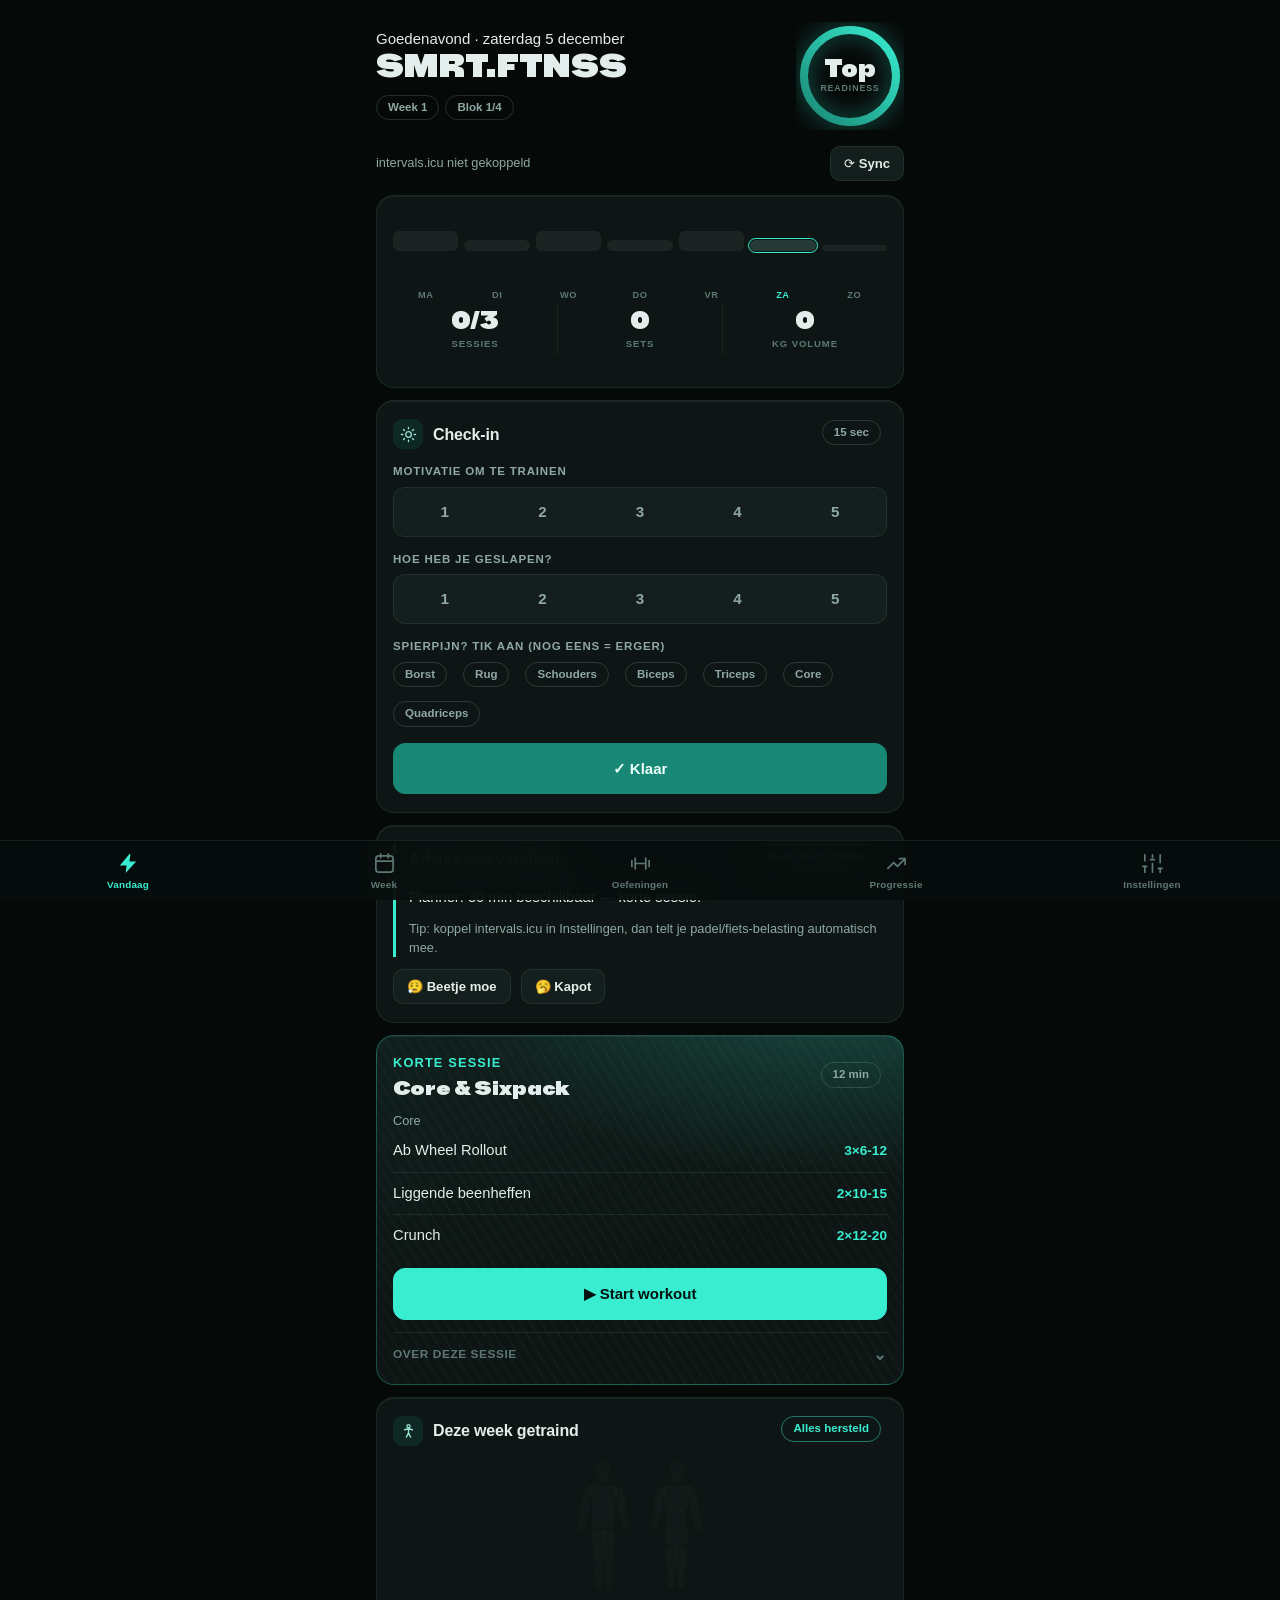
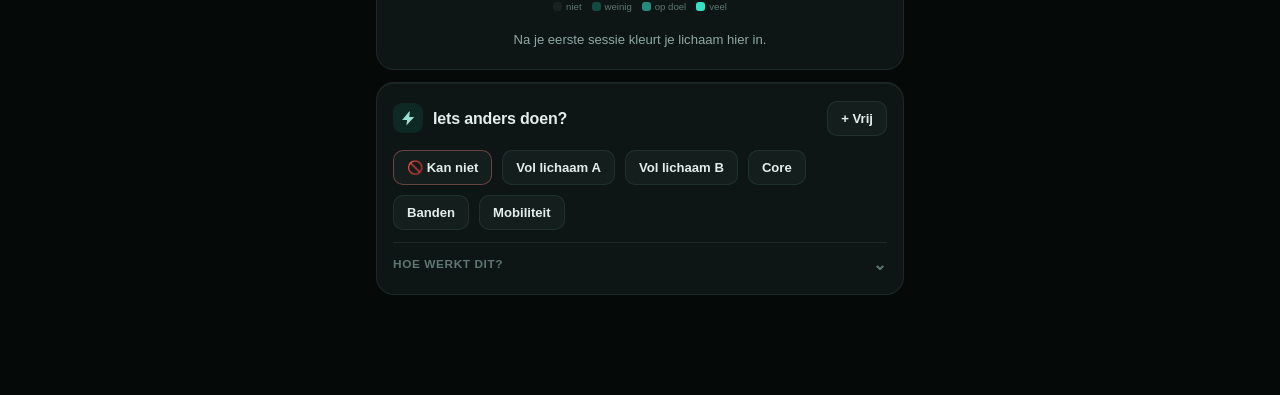
==== commit ba91c11f: "v2.9.0 tv-scherm met Chromecast-ondersteuning" ====
--- a/index.html
+++ b/index.html
@@ -18,6 +18,7 @@
 <body>
   <main id="app"></main>
   <nav class="tabbar" id="tabbar"></nav>
+  <script src="js/vendor/mqtt.min.js"></script>
   <script type="module" src="js/app.js"></script>
   <script>
     if ('serviceWorker' in navigator) {
--- a/css/style.css
+++ b/css/style.css
@@ -392,7 +392,7 @@
 .statrow .l { font-size: .6rem; font-weight: 700; letter-spacing: .09em; text-transform: uppercase; color: var(--text-faint); margin-top: 3px; }
 
 /* Weekstrip */
-.weekstrip { display: flex; gap: 6px; align-items: flex-end; height: 78px; }
+.weekstrip { display: flex; gap: 6px; align-items: flex-end; height: 88px; }
 .weekstrip .col.tappable { cursor: pointer; }
 .weekstrip .col { flex: 1; display: flex; flex-direction: column; align-items: center; gap: 5px; height: 100%; justify-content: flex-end; }
 .weekstrip .bar {
@@ -405,10 +405,10 @@
 .weekstrip .dl { font-size: .58rem; font-weight: 700; letter-spacing: .05em; text-transform: uppercase; color: var(--text-faint); }
 .weekstrip .col.today .dl { color: var(--accent); }
 /* Sport-iconen onder de balk: fel = stevige inspanning, gedimd = licht */
-.weekstrip .sp { display: flex; gap: 1px; justify-content: center; align-items: center; height: 11px; line-height: 1; }
-.weekstrip .spi { font-size: .55rem; line-height: 1; opacity: .5; filter: grayscale(1); }
-.weekstrip .spi.hard { opacity: 1; filter: none; }
-.weekstrip .spi.planned { opacity: .28; }
+.weekstrip .sp { display: flex; gap: 3px; justify-content: center; align-items: center; height: 20px; line-height: 1; }
+.weekstrip .spi { font-size: 1rem; line-height: 1; opacity: .85; }
+.weekstrip .spi.hard { opacity: 1; text-shadow: 0 0 9px rgba(56,237,208,.55); }
+.weekstrip .spi.planned { opacity: .4; filter: grayscale(1); }
 
 /* Spierkaart (silhouet) */
 .bodymap { display: flex; gap: 10px; justify-content: center; align-items: center; }
@@ -447,7 +447,10 @@
 details.explain.solo { border-top: none; margin-top: 0; padding-top: 0; }
 
 /* Echte video-loop */
-.demo.clip video { position: absolute; inset: 0; width: 100%; height: 100%; object-fit: contain; background: #0a0f0e; }
+/* Echte clips zijn staand. Kader krijgt die verhouding en wordt gecentreerd,
+   zodat er geen zwarte balken naast staan. */
+.demo.clip { aspect-ratio: 9 / 16; max-height: 46vh; width: auto; margin-inline: auto; }
+.demo.clip video { position: absolute; inset: 0; width: 100%; height: 100%; object-fit: cover; background: #0a0f0e; }
 .demo.clip-failed { display: none; }
 .tv .tvvid video { position: absolute; inset: 0; width: 100%; height: 100%; object-fit: contain; }
 
@@ -516,6 +519,13 @@
 .tv .tvtop .clock { margin-left: auto; font-family: var(--font-display); font-size: clamp(1rem, 3vmin, 2.2rem); color: var(--text-dim); font-variant-numeric: tabular-nums; }
 .tv .tvmain { flex: 1; display: flex; gap: 3vmin; min-height: 0; }
 .tv .tvvid { flex: 1.25; border-radius: 14px; overflow: hidden; background: #000; position: relative; min-height: 0; }
+/* Staand beeld (de echte clips zijn 9:16): kolom krijgt de hoogte van het scherm
+   en precies de breedte die het beeld nodig heeft. Geen zwarte balken, en de
+   vrijgekomen ruimte gaat naar reps en timer. */
+.tv .tvvid.portrait { flex: 0 0 auto; height: 100%; width: auto; max-width: 42%; background: transparent; }
+.tv .tvvid.portrait video, .tv .tvvid.portrait img { position: static; width: 100%; height: 100%; object-fit: cover; }
+.tv .tvvid > .demo { position: absolute; inset: 0; width: 100%; height: 100%; aspect-ratio: auto; max-height: none; margin: 0; border-radius: 0; }
+.tv:has(.tvvid.portrait) .tvside { flex: 1; }
 .tv .tvvid img { position: absolute; inset: 0; width: 100%; height: 100%; object-fit: contain; opacity: 0; transition: opacity .18s linear; }
 .tv .tvvid img.on { opacity: 1; }
 .tv .tvvid iframe { position: absolute; inset: 0; width: 100%; height: 100%; border: 0; }
@@ -535,4 +545,41 @@
 @media (orientation: portrait) and (max-width: 700px) {
   .tv .tvmain { flex-direction: column; }
   .tv .tvvid { flex: none; aspect-ratio: 16/9; }
-}
+  .tv .tvvid.portrait { height: auto; max-width: 60%; margin: 0 auto; }
+}
+
+/* Syncregel onder de hero */
+.syncbar { display: flex; align-items: center; justify-content: space-between; gap: 10px; margin: -2px 0 14px; }
+.syncbar .btn-sm.busy { opacity: .6; }
+.syncbar .bad { color: var(--danger); }
+
+/* Naar beneden trekken om te verversen */
+.ptr {
+  position: fixed; top: 0; left: 0; right: 0; z-index: 150; text-align: center;
+  padding: 10px; font-size: .74rem; color: var(--accent); background: var(--surface-2);
+  border-bottom: 1px solid var(--border); transform: translateY(-100%);
+  opacity: 0; transition: opacity .15s linear; pointer-events: none;
+}
+.ptr.on { opacity: 1; }
+
+/* Vaste sportdagen */
+.fixedrow { display: flex; align-items: center; gap: 8px; padding: 8px 0; border-bottom: 1px solid var(--border); }
+.fixedrow:last-child { border-bottom: none; }
+.fixedrow .dn { width: 34px; font-size: .74rem; font-weight: 700; letter-spacing: .05em; text-transform: uppercase; color: var(--text-dim); flex: none; }
+.fixedrow .sports { display: flex; gap: 5px; flex-wrap: wrap; flex: 1; }
+.fixedrow .sports button { padding: 6px 9px; font-size: .78rem; border-radius: 9px; }
+.fixedrow .sports button.on { background: var(--secondary); border-color: var(--secondary); color: #eafffb; font-weight: 700; }
+
+/* Begeleide warming-up */
+.wu { padding: 10px 0; border-bottom: 1px solid var(--border); }
+.wu:last-child { border-bottom: none; }
+.wu.done { opacity: .5; }
+.wu .wuhead { display: flex; align-items: center; gap: 8px; }
+.wu .wufase {
+  font-size: .58rem; font-weight: 700; letter-spacing: .06em; text-transform: uppercase;
+  color: var(--secondary); border: 1px solid rgba(25,135,117,.4); border-radius: 5px; padding: 2px 5px; flex: none;
+}
+.wu .wutime { font-variant-numeric: tabular-nums; font-size: .82rem; color: var(--text-dim); min-width: 38px; text-align: right; }
+.wu .wutime.running { color: var(--accent); font-weight: 700; }
+.wu .demo { max-height: 150px; margin-top: 6px; }
+.wu .demo.clip { max-height: 150px; }
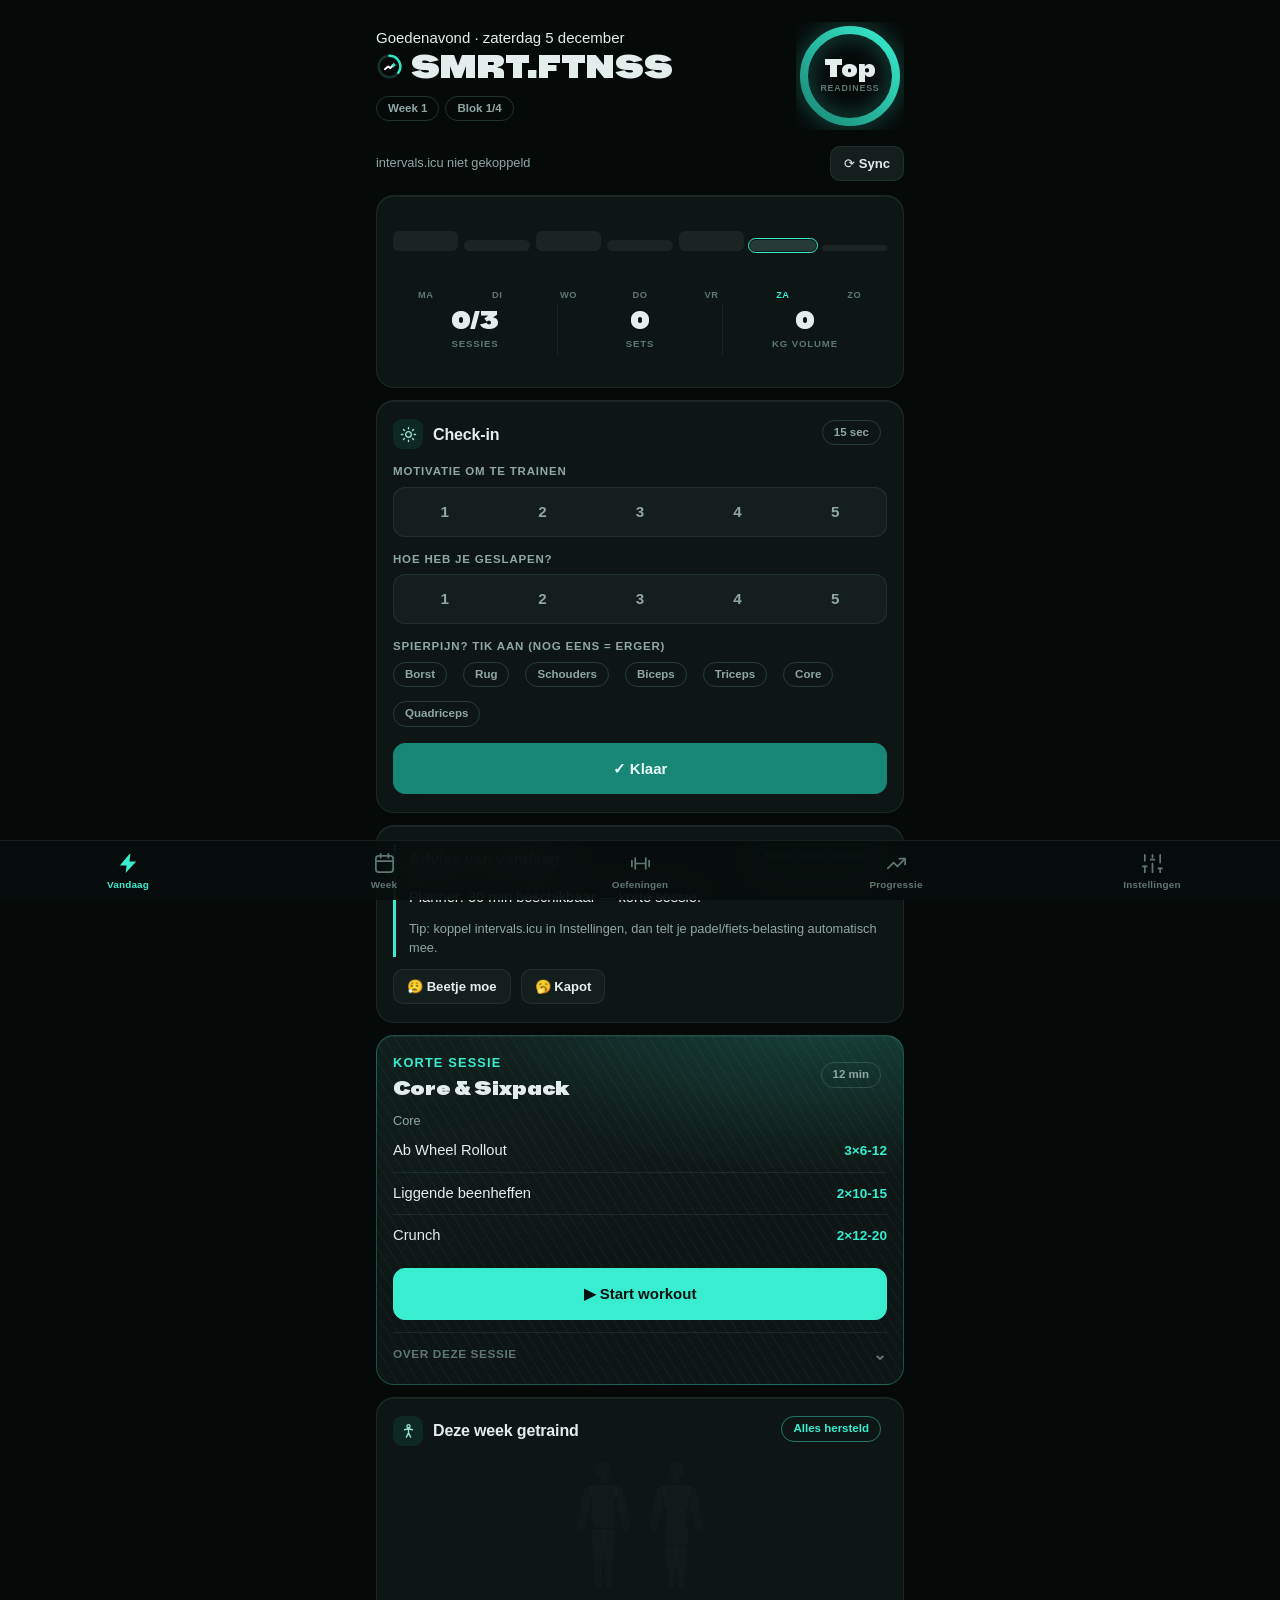
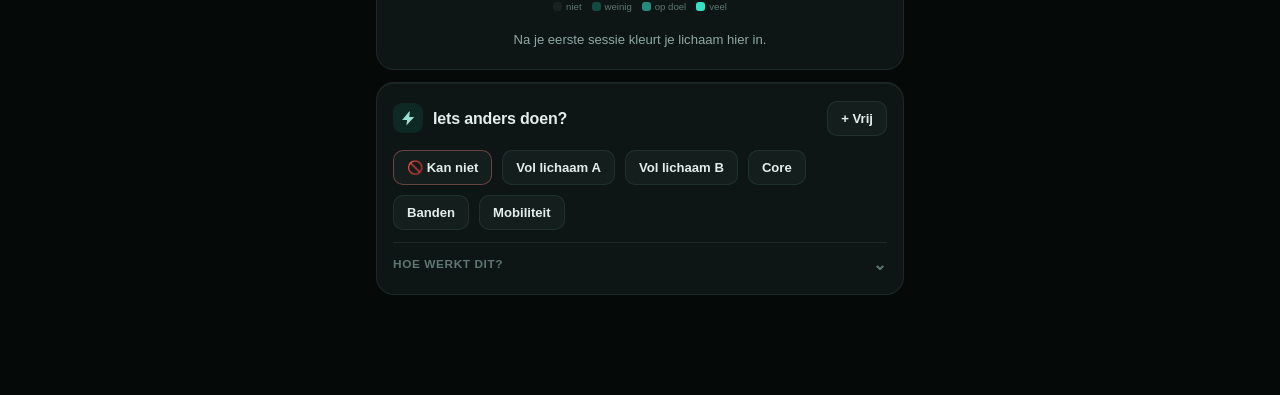
==== commit ada05183: "v2.10.0 nieuw logo, programma afgestemd op fietsen" ====
--- a/index.html
+++ b/index.html
@@ -12,14 +12,22 @@
   <meta name="apple-mobile-web-app-title" content="SMRT.FTNSS">
   <link rel="manifest" href="manifest.webmanifest">
   <link rel="apple-touch-icon" href="assets/icons/icon-180.png">
-  <link rel="icon" type="image/png" href="assets/icons/icon-180.png">
+  <link rel="icon" type="image/png" sizes="32x32" href="assets/icons/favicon-32.png">
+  <link rel="icon" type="image/svg+xml" href="assets/icons/mark.svg">
   <link rel="stylesheet" href="css/style.css">
 </head>
 <body>
   <main id="app"></main>
   <nav class="tabbar" id="tabbar"></nav>
   <script src="js/vendor/mqtt.min.js"></script>
-  <script type="module" src="js/app.js"></script>
+  <script type="module">
+    // Eerst kijken of de opslag is opgeruimd. state.js leest localStorage
+    // meteen bij het laden, dus dit moet ervóór — vandaar een dynamische import.
+    import { restoreIfLost } from './js/backup.js';
+    const hersteld = await restoreIfLost('fait.v1').catch(() => null);
+    if (hersteld) window.__HERSTELD = hersteld;
+    await import('./js/app.js');
+  </script>
   <script>
     if ('serviceWorker' in navigator) {
       // Stond de app al onder beheer van een service worker? Zo ja, dan is een
--- a/css/style.css
+++ b/css/style.css
@@ -583,3 +583,8 @@
 .wu .wutime.running { color: var(--accent); font-weight: 700; }
 .wu .demo { max-height: 150px; margin-top: 6px; }
 .wu .demo.clip { max-height: 150px; }
+
+/* Merkteken naast de wordmark. De wordmark krimpt mee zodat hij naast de
+   readiness-ring past — beide zijn vast, de tekst is het enige dat kan geven. */
+.brandline { display: flex; align-items: center; gap: 8px; font-size: clamp(1.35rem, 7.2vw, 2.1rem); white-space: nowrap; }
+.brandmark { width: .8em; height: .8em; flex: none; }
